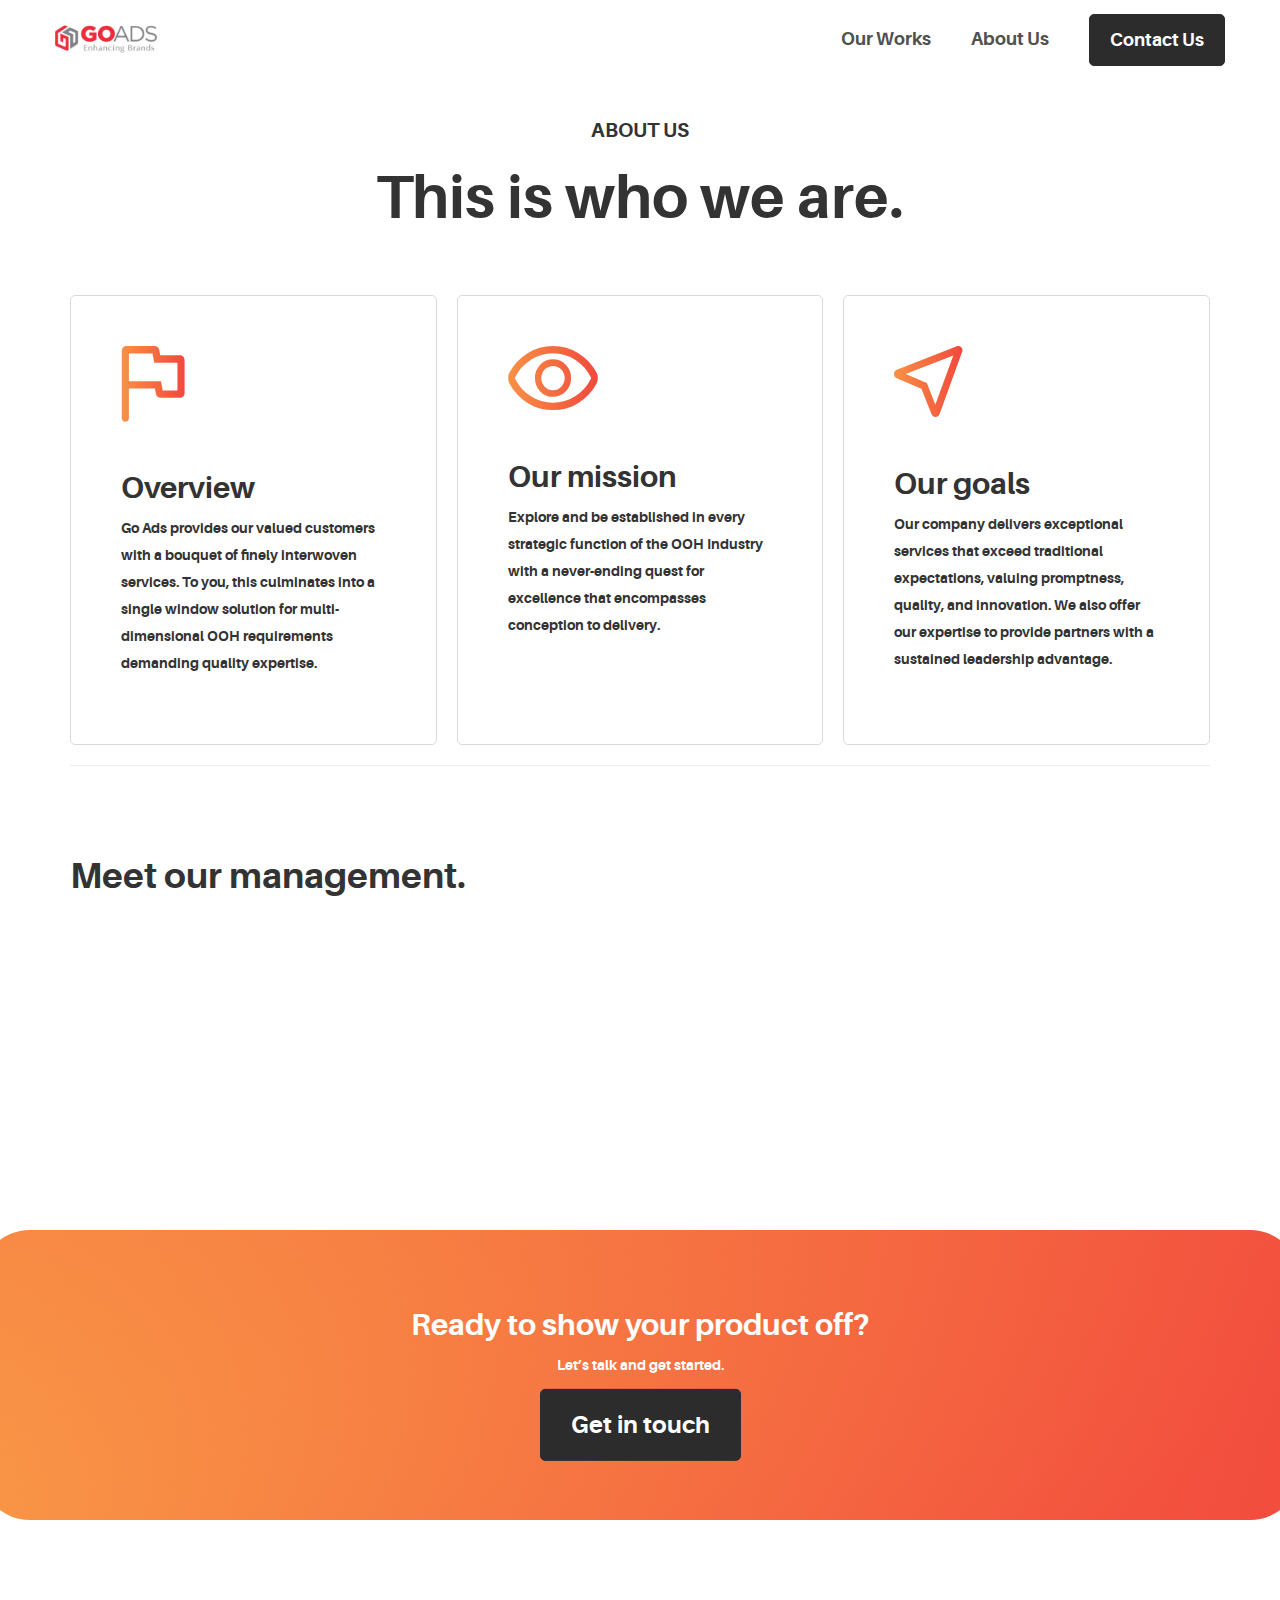
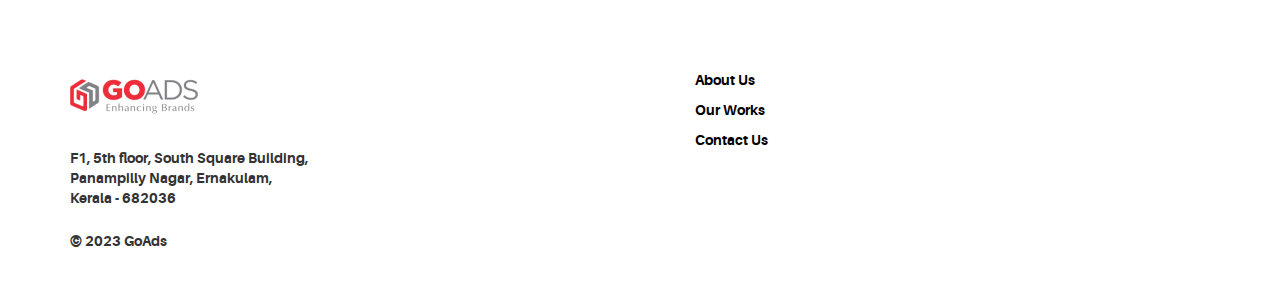
==== aboutus.html @ 4b489c3d "Add files via upload" ====
<!DOCTYPE html>
<html lang="en">
<head>
	<meta charset="utf-8">
	<!-- SITE TITLE -->
	<title>GoAds</title>
	<meta http-equiv="X-UA-Compatible" content="IE=Edge">
	<meta name="viewport" content="width=device-width, initial-scale=1">
	<meta name="keywords" content="">
	<meta name="description" content="">

	<!-- STYLESHEET CSS FILES -->
	<link rel="stylesheet" href="css/bootstrap.min.css">
	<link rel="stylesheet" href="css/animate.min.css">
	<link rel="stylesheet" href="css/font-awesome.min.css">
	<link rel="stylesheet" href="css/nivo-lightbox.css">
	<link rel="stylesheet" href="css/nivo_themes/default/default.css">
	<link rel="stylesheet" href="css/style.css">
</head>
<body data-spy="scroll" data-target=".navbar-collapse" data-offset="50">

<!-- navigation section -->
<section class="navbar navbar-fixed-top custom-navbar" role="navigation">
	<div class="container">
		<div class="navbar-header">
			<button class="navbar-toggle" data-toggle="collapse" data-target=".navbar-collapse">
				<span class="icon icon-bar"></span>
				<span class="icon icon-bar"></span>
				<span class="icon icon-bar"></span>
			</button>
			<a href="/index.html"><img src="/images/GoAds-temp.png" class="navbar-brand"></a>
		</div>
		<div class="collapse navbar-collapse">
			<ul class="nav navbar-nav navbar-right">
				<li><a href="ourworks.html" class="smoothScroll">Our Works</a></li>
				<li><a href="aboutus.html" class="smoothScroll">About Us</a></li>
				<li><a href="index.html#contact" class="contact-cta">Contact Us</a></li>
			</ul>
		</div>
	</div>
</section>

<!-- about section -->
<section id="about">
	<div class="container">
				<h2 class="subheading text-center" style="font-size: 20px; padding-bottom: 0px;">ABOUT US</h2>
				<h1 class="heading bold text-center" style="font-size: 60px;">This is who we are.</h1>
			<div class="about-grid" style="margin-top: 60px;">
					<div class="about-card wow fadeInUp" data-wow-delay="0.6s">
						<img src="/images/flag.svg" style="margin-bottom: 30px;">
							<h2>Overview</h2>
							<p>Go Ads provides our valued customers with a bouquet of finely interwoven services. To you, this culminates into a single window solution for multi-dimensional OOH requirements demanding quality expertise.</p>
					</div>
					<div class="about-card wow fadeInUp" data-wow-delay="0.9s">
						<img src="/images/visibility.svg" style="margin-bottom: 30px;">
							<h2>Our mission</h2>
							<p>Explore and be established in every strategic function of the OOH Industry with a never-ending quest for excellence that encompasses conception to delivery.</p>
					</div>
					<div class="about-card wow fadeInUp" data-wow-delay="1s">
						<img src="/images/near_me.svg" style="margin-bottom: 30px;">
							<h2>Our goals</h2>
							<p>Our company delivers exceptional services that exceed traditional expectations, valuing promptness, quality, and innovation. We also offer our expertise to provide partners with a sustained leadership advantage.</p>
					</div>
			</div>
			<hr>
			</div>
	</div>
</section>

<!-- team section -->
<section id="team">
	<div class="container">
		<div>
			<div>
				<h2 class="bold text-left" style="font-size: 36px;">Meet our management.</h2>
			</div>
			<div class="meet-team">
				<div class="team-member wow fadeIn" data-wow-delay="1.6s">
						<h3>Biju</h3>
						<p>Team member 2</p>
						<p>“This is text that describes a quote from the respective team member. It’s very wise.”</p>
				</div>
		</div>
	</div>
</section>
<!-- contact prompt section -->
<section id="contact-prompt">
	<img src="/images/gradient-rectagle.svg" alt="Background image" style=" width: 100%; height: 100%; object-fit: none;">
	<div class ="contact-prompt-text">
	  <h2>Ready to show your product off?</h2>
	  <p>Let’s talk and get started.</p>
	  <a href="/index.html#contact" class="btn black-btn btn-default">Get in touch</a>
	</div>
</section>

<!-- footer section -->
<footer>
	<div class="container">
	  <div class="row text-left">
		<div class="col-lg-6 col-md-6">
		  <div style="margin-bottom: 20px;">
			<a href="/index.html" ><img src="/images/GoAds-temp.png" alt="Company Logo"></a>
		  </div>
		  <address>
			F1, 5th floor, South Square Building,<br>
			Panampilly Nagar, Ernakulam,<br>
			Kerala - 682036
		  </address>
		  <p>©  2023 GoAds </p>
		</div>
		<div class="col-lg-6 col-md-6">
		  <nav style=>
			<ul style="list-style: none; line-height: 3rem;">
			  <li><a href="/aboutus.html">About Us</a></li>
			  <li><a href="/ourworks.html">Our Works</a></li>
			  <li><a href="/index.html#contact">Contact Us</a></li>
			</ul>
		  </nav>
		</div>
	  </div>
	</div>
  </footer>

<!-- JAVASCRIPT JS FILES -->	
<script src="js/jquery.js"></script>
<script src="js/bootstrap.min.js"></script>
<script src="js/smoothscroll.js"></script>
<script src="js/isotope.js"></script>
<script src="js/imagesloaded.min.js"></script>
<script src="js/nivo-lightbox.min.js"></script>
<script src="js/wow.min.js"></script>
<script src="js/custom.js"></script>

</body>
</html>
---- css/nivo_themes/default/default.css ----
/*
 * Nivo Lightbox Default Theme v1.0
 * http://dev7studios.com/nivo-lightbox
 *
 * Copyright 2013, Dev7studios
 * Free to use and abuse under the MIT license.
 * http://www.opensource.org/licenses/mit-license.php
 */
 
.nivo-lightbox-theme-default.nivo-lightbox-overlay { 
	background: #666;
	background: rgba(0,0,0,0.6); 
}
.nivo-lightbox-theme-default .nivo-lightbox-content.nivo-lightbox-loading { background: url(loading.gif) no-repeat 50% 50%; }

.nivo-lightbox-theme-default .nivo-lightbox-nav {
	top: 10%;
	width: 8%;
	height: 80%;
	text-indent: -9999px;
	background-repeat: no-repeat;
	background-position: 50% 50%;
	opacity: 0.5;
}
.nivo-lightbox-theme-default .nivo-lightbox-nav:hover { 
	opacity: 1; 
	background-color: rgba(0,0,0,0.5);
}
.nivo-lightbox-theme-default .nivo-lightbox-prev { 
	background-image: url(prev.png); 
	border-radius: 0 3px 3px 0;
}
.nivo-lightbox-theme-default .nivo-lightbox-next { 
	background-image: url(next.png); 
	border-radius: 3px 0 0 3px;
}

.nivo-lightbox-theme-default .nivo-lightbox-close {
	display: block;
	background: url(close.png) no-repeat;
	width: 48px;
	height: 48px;
	text-indent: -9999px;
	padding: 5px;
	opacity: 0.5;
}
.nivo-lightbox-theme-default .nivo-lightbox-close:hover { opacity: 1; }

.nivo-lightbox-theme-default .nivo-lightbox-title-wrap { bottom: -7%; }
.nivo-lightbox-theme-default .nivo-lightbox-title {
	font: 14px/20px 'Helvetica Neue', Helvetica, Arial, sans-serif;
	font-style: normal;
	font-weight: normal;
	background: #000;
	color: #fff;
	padding: 7px 15px;
	border-radius: 30px;
}

.nivo-lightbox-theme-default .nivo-lightbox-image img {
	background: #fff;
	-webkit-box-shadow: 0px 1px 1px rgba(0,0,0,0.4);
	        box-shadow: 0px 1px 1px rgba(0,0,0,0.4);
}
.nivo-lightbox-theme-default .nivo-lightbox-ajax,
.nivo-lightbox-theme-default .nivo-lightbox-inline {
	background: #fff;
	padding: 40px;
	-webkit-box-shadow: 0px 1px 1px rgba(0,0,0,0.4);
	        box-shadow: 0px 1px 1px rgba(0,0,0,0.4);
}

@media (-webkit-min-device-pixel-ratio: 1.3),
       (-o-min-device-pixel-ratio: 2.6/2),
       (min--moz-device-pixel-ratio: 1.3),
       (min-device-pixel-ratio: 1.3),
       (min-resolution: 1.3dppx) {

	.nivo-lightbox-theme-default .nivo-lightbox-content.nivo-lightbox-loading { 
		background-image: url(loading@2x.gif); 
		-webkit-background-size: 32px 32px; 
		        background-size: 32px 32px;
	}
	.nivo-lightbox-theme-default .nivo-lightbox-prev { 
		background-image: url(prev@2x.png); 
		-webkit-background-size: 48px 48px; 
		        background-size: 48px 48px;
	}
	.nivo-lightbox-theme-default .nivo-lightbox-next { 
		background-image: url(next@2x.png); 
		-webkit-background-size: 48px 48px; 
		        background-size: 48px 48px;
	}
	.nivo-lightbox-theme-default .nivo-lightbox-close { 
		background-image: url(close@2x.png); 
		-webkit-background-size: 16px 16px; 
		        background-size: 16px 16px;
	}
	
}
---- css/style.css ----
/*
Aileron Font
*/

@font-face {
  font-family: 'aileron';
  src: url('/fonts/Aileron-Bold-webfont.woff2') format('woff2'),
       url('/fonts/Aileron-Bold-webfont.woff') format('woff'),
       url('/fonts/Aileron-Bold-webfont.ttf') format('truetype');
  font-weight: normal;
  font-style: normal;

}
a {
  color: black;
  text-decoration: none;
}
p {
  line-height: 27px;
}
a:hover {
  color: black;
  text-decoration: none;
}
body
{
	background: #ffffff;
	font-family: 'aileron', sans-serif;
	font-weight: 400;
	position: relative;
}

html,body {
	width: 100%;
	overflow-x: hidden;
}

h1,h2,h3,h4 {
	font-weight: bold;
}

.heading {
	font-size: 70px;
  line-height: 121.49%;
}
.subheading {
	font-size: 20px;
	font-weight: bold;
  text-decoration: none;
}
.bold {
	font-weight: bold;
}

#about {
	padding-top: 100px;
}
#team {
	padding-top: 50px;
	padding-bottom: 50px;
}
#contact {
  padding-top: 100px;
  padding-bottom:100px;
}

#about .fa {
	font-size: 28px;
	min-width: 34px;
}

/* start navigation */
.custom-navbar {
    background: #ffffff !important;
    margin-bottom: 0;
}
.custom-navbar.top-nav-collapse {
  border-bottom: 1px solid #000 !important;
}
.custom-navbar .navbar-brand  {
	color: #303030;
	font-size: 40px;
  padding: 0px;
}
.custom-navbar .navbar-brand .navbar-toggle {
    background: #55acee;
    padding: 4px 6px;
    font-size: 16px;
    color: #fff;
}
.custom-navbar .nav li a {
    color: #505050;
    font-size: 18px;
    font-weight: bold;
    padding-right: 20px;
    padding-left: 20px;
	transition: all 0.3s ease-in-out;
}
.custom-navbar .nav li a:hover {
  animation: background-pan 3s ease infinite;
  background: linear-gradient(
    to right,
    var(--red),
    var(--red),
    var(--orange),
    var(--white),
    var(--orange),
    var(--red),
    var(--red)
  );
  background-size: 200%;
  -webkit-background-clip: text;
  -webkit-text-fill-color: transparent;
  white-space: nowrap;
}
.custom-navbar .nav > li > a:focus {
  	background-color: transparent;
  	outline: none;
}
/* .custom-navbar .nav li.active > a {
    background-color: #EF2C3A;
} */
.custom-navbar .navbar-toggle {
    border: none;
    padding-top: 10px;
}
.custom-navbar .navbar-toggle .icon-bar {
    background: #EF2C3A;
    border-color: transparent;
}
.contact-cta {
  margin-left: 20px;
  color: #ffffff !important;
  background: #2C2C2C !important;
  border: 1px solid #2C2C2C;
  border-radius: 5px;
  font-weight: 700;
  padding: 18px 30px;
  transition: all 0.4s ease-in-out;
}
.contact-cta:hover {
  background: #2C2C2C !important;
  color: #ffffff !important;
  -webkit-text-fill-color: unset !important;
  border: 1px solid #2C2C2C;
}
@media(max-width:768px){
  .contact-cta {
    margin-right: 20px;
  }
  .contact-rectangle{
    transform: scaleY(1.3);
    bottom: 40px !important;
  }
}
@media(min-width:768px){
.custom-navbar {
    background: #ffffff;
    padding: 14px;
    border-bottom: 0;
    background: 0 0;
  }
.custom-navbar.top-nav-collapse {
      padding: 14px;
  }
}

/* home section */
#home {
  background: url('') no-repeat;
  -webkit-background-size: cover;
  background-size: cover;
  background-position: center;
  display: -webkit-box;
  display: -webkit-flex;
  display: -ms-flexbox;
  display: flex;
  -webkit-box-align: center;
  -webkit-align-items: center;
      -ms-flex-align: center;
          align-items: center;
  margin-top: 8rem;
  text-align: center;
}
@media (max-width: 767px){
  #home .container{
    width: 100%;
  }
}
#home hr {
  border: 2px solid #404040;
  width: 100px;
}
#home h3 {
}
.btn {
  width: 198px;
  height: 60px;
  font-size: 24px;
  display: inline-table;
  border-radius: 5px;
  font-weight: 700;
  padding: 18px 30px;
  margin-top: 40px;
  transition: all 0.4s ease-in-out;
}
.btn.black-btn{
  color: #ffffff;
  background: #2C2C2C;
  border: 1px solid #2C2C2C;
  margin-left: 24px;
  position: relative;
  z-index: 3;
}
@media (max-width: 767px){
  .btn.black-btn{
    margin-left: 0px;
  }
}
.btn.white-btn{
  background: #ffffff;
  border: 1px solid #2C2C2C;
  position: relative;
  z-index: 3;
}
.btn:hover {
  color: #EF2C3A;
  background: #FFFFFF;
  border: 1px solid #EF2C3A;
}

:root {  
  --red: #EF2C3A;
  --black: #2C2C2C;
  --orange: #FAA347;
  --white: #ffffff;
}
@keyframes background-pan {
  from {
    background-position: 0% center;
  }
  to {
    background-position: -200% center;
  }
}


.magic-text {
  animation: background-pan 3s ease infinite;
  background: linear-gradient(
    to right,
    var(--red),
    var(--red),
    var(--orange),
    var(--white),
    var(--orange),
    var(--red),
    var(--red)
  );
  background-size: 200%;
  -webkit-background-clip: text;
  -webkit-text-fill-color: transparent;
  white-space: nowrap;
}

.success-stats {
box-sizing: content-box;
margin-top: 46px;
position: inherit;
z-index: 3;
display: flex;
flex-direction: row;
align-items: flex-start;
justify-content: space-evenly;
padding: 10px 20px;

width: 713px;
margin-inline: auto;
background: #FFFFFF;
border: 1px solid #6C6C6C;
border-radius: 93px;
}
@media (max-width: 767px){
  .success-stats {
    padding: 10px 0px;
    width: unset;
  }
  .stat-no,.stat-text{
    font-size: 14px !important;
  }
}
@media (max-width: 990px){
  .success-stats {
    width: unset;
  }
}
.stat-no{
  font-weight: 700;
  font-size: 24px;
  margin-bottom: 0px;
}
.stat-text{
  font-size: 16px;
  margin-bottom: auto;
}
.left-ad{
  position: absolute;
  z-index: 2;
  left: -48px;
  top: 330px;
}
.right-ad{
  position: absolute;
  z-index: 2;
  right: -91px;
  top: 370px;
}
@media (max-width: 1199px){
  .left-ad{
    top: 400px;
  }
  .right-ad{
    top: 452px;
  }
}
.client-showcase{
  box-sizing: content-box;
  position: inherit;
  z-index: 3;
  display: flex;
  flex-direction: row;
  align-items: flex-start;
  justify-content: space-evenly;
  padding: 21px 56px;
  background: #FFFFFF;
  /* box-shadow: 0px 6px 19px rgba(195, 178, 181, 0.27); */
  border-radius: 93px;
  border: 1px solid #6C6C6C;
}
.client{
  
}
@media screen and (max-width: 767px) {
  .client-showcase{
    display: inherit;
  }
  .client img{
    width: 70%;
  }
}
.offer-grid {
  display: grid;
  grid-template-columns: repeat(auto-fit, minmax(300px, 1fr));
  gap: 20px;
  z-index: 3;
  position: inherit;
}
@media screen and (max-width: 1199px) {
  .offer-grid {
    display: grid;
    grid-template: none;
    gap: 10px;
    height: 550px;
  }
}
.offer-card {
  display: flex;
  align-items: center;
  border: 1px solid #000000;
  border-radius: 10px;
  padding: 20px 25px;
  background: white;
}
.offer-card:hover {
  border: 1px solid #EF2C3A;
}
.offer-icon {
  padding-right: 20px;
}
.offer-card .text-left h2{
  margin-top: 0px;
  margin-bottom: 6px;
}
.ad-spaces{
  margin-top: 40px;
  text-align: left;
  display: flex;
  align-items: baseline;
  justify-content: space-between;
}
@media screen and (max-width: 767px) {
  .ad-spaces{
    display: grid;
  }
}

.testimonials{
  margin-top: 40px;
}
/* about section */
#about .col-md-4 .fa {
  background: #EF2C3A;
  border-radius: 50%;
  color: #ffffff;
  font-size: 32px;
  width: 80px;
  height: 80px;
  line-height: 80px;
  text-align: center;
  margin-bottom: 10px;
}
#about .col-md-6 {
  padding-top: 60px;
}
#about .col-md-6 h3 {
  padding-top: 40px;
  padding-bottom: 10px;
}
#about .col-md-6 p {
  padding-bottom: 30px;
}
#about span {
  display: block;
  padding-bottom: 6px;
}
#about .progress {
  border-radius: 0;
  box-shadow: none;
  height: 6px;
}
#about .progress .progress-bar-primary {
  background: #EF2C3A;
}
.about-grid{
  display: grid;
  grid-template-columns: repeat(auto-fit, minmax(300px, 1fr));
  gap: 20px;
  z-index: 3;
  position: inherit;
}
.about-card{
  border: 1px solid #D9D9D9;
  border-radius: 5px;
  padding: 50px;
  height: 450px;
}
.gradient-rectangle{
  position: absolute;
  left: -50px;
}
#contact-prompt{
  position: relative; 
  height: 500px;
}
#contact-prompt .btn.black-btn{
  margin-top: 0px;
  margin-left: 0px;
}
@media screen and (max-width: 990px) {
  #contact-prompt{
    height: 300px;
  }
  #contact-prompt img{
    object-fit: cover;
  }
}
.contact-prompt-text{
  position: absolute; 
  top: 50%; 
  left: 50%; 
  transform: translate(-50%, -50%); 
  text-align: center; 
  color: white;
}
.meet-team {
  margin-top: 30px;
  display: grid;
  grid-template-columns: repeat(auto-fit, minmax(300px, 1fr));
  gap: 20px;
}
.team-member{
  background: #FFFFFF;
  border: 1px solid #D9D9D9;
  border-radius: 5px;
  padding: 20px 30px;
  text-align: left;
}
/* portfolio section */
#portfolio {
  padding-top: 100px;
  background: #f9f9f9;
  text-align: center;
  }
#portfolio .container {
  width: 100%;
  padding: 0;
  margin: 0;
}
#portfolio .col-md-4 {
  padding: 0;
  margin: 0;
}
#portfolio img {
  width: 100%;
  transition: all 0.4s ease-in-out;
}
#portfolio img:hover {
  opacity: 0.6;
}


.gallery {
  display: flex;
  padding: 2px;
  transition: 0.3s;
}
.gallery:hover .gallery__image {
  filter: grayscale(1);
}
.gallery__column {
  display: flex;
  flex-direction: column;
  width: 25%;
}
.gallery__link {
  margin: 2px;
  overflow: hidden;
  border-radius: 10px;
}
.gallery__link:hover .gallery__image {
  filter: grayscale(0);
  filter: brightness(0.8);
}
.gallery__link:hover .gallery__caption {
  opacity: 1;
}
.gallery__thumb {
  position: relative;
}
.gallery__image {
  display: block;
  width: 100%;
  transition: 0.3s;
}
.gallery__image:hover {
  transform: scale(1.1);
}
.gallery__caption {
  position: absolute;
  bottom: 0;
  left: 0;
  padding: 25px 20px 15px;
  width: 100%;
  font-family: 'aileron', sans-serif;
  font-size: 14px;
  text-align: left;
  color: white;
  opacity: 0;
  background: linear-gradient(0deg, rgba(0, 0, 0, 0.5) 0%, rgba(255, 255, 255, 0) 100%);
  transition: 0.3s;
}
.gallery__title {
  position: absolute;
  bottom: 0;
  left: 0;
  padding: 25px 20px 15px;
  width: 100%;
  text-align: left;
  font-family: 'aileron', sans-serif;
  font-size: 24px;
  color: white;
  transition: 0.3s;
}
.gallery__link:hover .gallery__title {
  transform: translateY(-200px);
}
@media screen and (max-width: 767px) {
  .gallery{
    display: grid;
  }
  .gallery__column{
    width: auto;
  }
}
/* FILTER CSS */
.filter-wrapper {
  width: 60%;
  margin: 40px 0 40px 0;
  overflow: hidden;
  text-align: center;
  background: #D9D9D9;
  padding: 20px 60px;
  border-radius: 99px;
  margin-inline: auto;
}
.filter-wrapper li {
    display: inline-block;
    margin: 4px;
}
.filter-wrapper li a {
    color: #000000;
    font-size: 24px;
    font-weight: bold;
    letter-spacing: 2px;
    padding: 8px 17px;
    display: block;
    text-decoration: none;
    transition: all 0.4s ease-in-out;
}
.filter-wrapper li .selected,
.filter-wrapper li a:focus,
.filter-wrapper li a:hover {
    color: #ffffff;
    outline: none;
  }

/* ISOTOPE BOX CSS */
.iso-box-section {
    width: 100%;
}
.iso-box-wrapper {
    width: 100%;
    padding: 0;
    clear: both;
    position: relative;
}
.iso-box {
    position: relative;
    min-height: 50px;
    float: left;
    overflow: hidden;
    margin-bottom: 20px;
}
.iso-box > a {
    display: block;
    width: 100%;
    height: 100%;
    overflow: hidden;
}
.iso-box > a {
    display: block;
    width: 100%;
    height: 100%;
    overflow: hidden;
}
.fluid-img {
  width: 100%;
  display: block;
}

/* team section */
#team {
  text-align: center;
}
#team h3 {
  color: #202020;
  line-height: 4px;
}
/* contact section */
#contact .container {

}
#contact h1,
#contact h2,
#contact p {
    color: #ffffff;
}
#contact .fa {
  font-size: 40px;
}
#contact form {

}
#contact .form-control.line{
  border-radius: 5px;
  height: 50px;
  box-shadow: none;
  margin-top: 10px;
  margin-bottom: 10px;
  transition: all 0.4s ease-in-out;
}
#contact .form-control {
  border-radius: 5px;
  height: auto;
  box-shadow: none;
  margin-top: 10px;
  margin-bottom: 10px;
  transition: all 0.4s ease-in-out;
}
#contact .form-control:focus {
  border: 2px solid #808080;
}
#contact .btn.black-btn {
  height: 50px;
  margin-top: 20px;
  padding: 0px;
}
/* #contact input[type="submit"] {
  border: 2px solid #808080;
  margin-top: 18px;
  height: 54px;
}
#contact input[type="submit"]:hover {
  background: #808080;
  color: #ffffff;
} */
#contact textarea {
  height: 170px;
}
.contact-info-box h3 { font-size: 16px; }

.contact-rectangle {
  position: absolute;
  left: -75px;
  bottom: -50px;
}

/* footer section */
footer {
  -webkit-background-size: cover;
  background-size: cover;
  background-position: center;
  text-align: center;
  padding-top: 40px;
  padding-bottom: 40px;
}
.social-icon {
  padding: 0;
  text-align: center;
  vertical-align: middle;
}
.social-icon li {
  list-style: none;
  display: inline-block;
  padding: 0;
}
.social-icon li a {
  border-radius: 50%;
  color: #303030;
  font-size: 32px;
  width: 80px;
  height: 80px;
  line-height: 80px;
  text-align: center;
  text-decoration: none;
  transition: all 0.4s ease-in-out;
  margin-top: 20px;
  margin-right: 10px;
}
.social-icon li a:hover {
  background: #EF2C3A;
}

/* copyright section */
#copyright {
  background: #404040;
  color: #ffffff;
  padding-top: 20px;
  padding-bottom: 20px;
}
#copyright p {
  padding-top: 20px;
}
#copyright a {
	color: #fff;
}
#copyright a:hover {
	color: #EF2C3A;
	text-decoration: none;
	transition: all 0.4s ease-in-out;
}
#copyright .fa {
  background: #383838;
  color: #ffffff;
  font-size: 18px;
  width: 60px;
  height: 60px;
  line-height: 60px;
  text-align: center;
  text-decoration: none;
  outline: none;
  transition: all 0.4s ease-in-out;
}
#copyright .fa:hover {
  background: #EF2C3A;
  color: #000;
}

@media screen and (min-width: 992px) {
  @-moz-document url-prefix() {
    #portfolio .col-lg-4,
    #portfolio .col-md-4 {
      width: 33.333%;
    }
  }    
}

@media ( max-width: 980px ) {
  .custom-navbar .navbar-brand {
    margin-left: 25px;
    font-size: 24px;
  }
  #about img {
  }
  #contact form {
    padding-top: 30px;
  }
}

@media screen and (max-width: 767px) {
  .contact-info-box { margin-bottom: 20px; }
  .contact-info-box:last-child { margin-bottom: 0; }
}

@media (max-width: 450px) {
  .heading {
    font-size: 40px;
  }
  #about .col-md-4 .fa {
    margin-top: 32px;
  }
  #contact h3 {
    font-size: 16px;
    padding-bottom: 40px;
  }
}
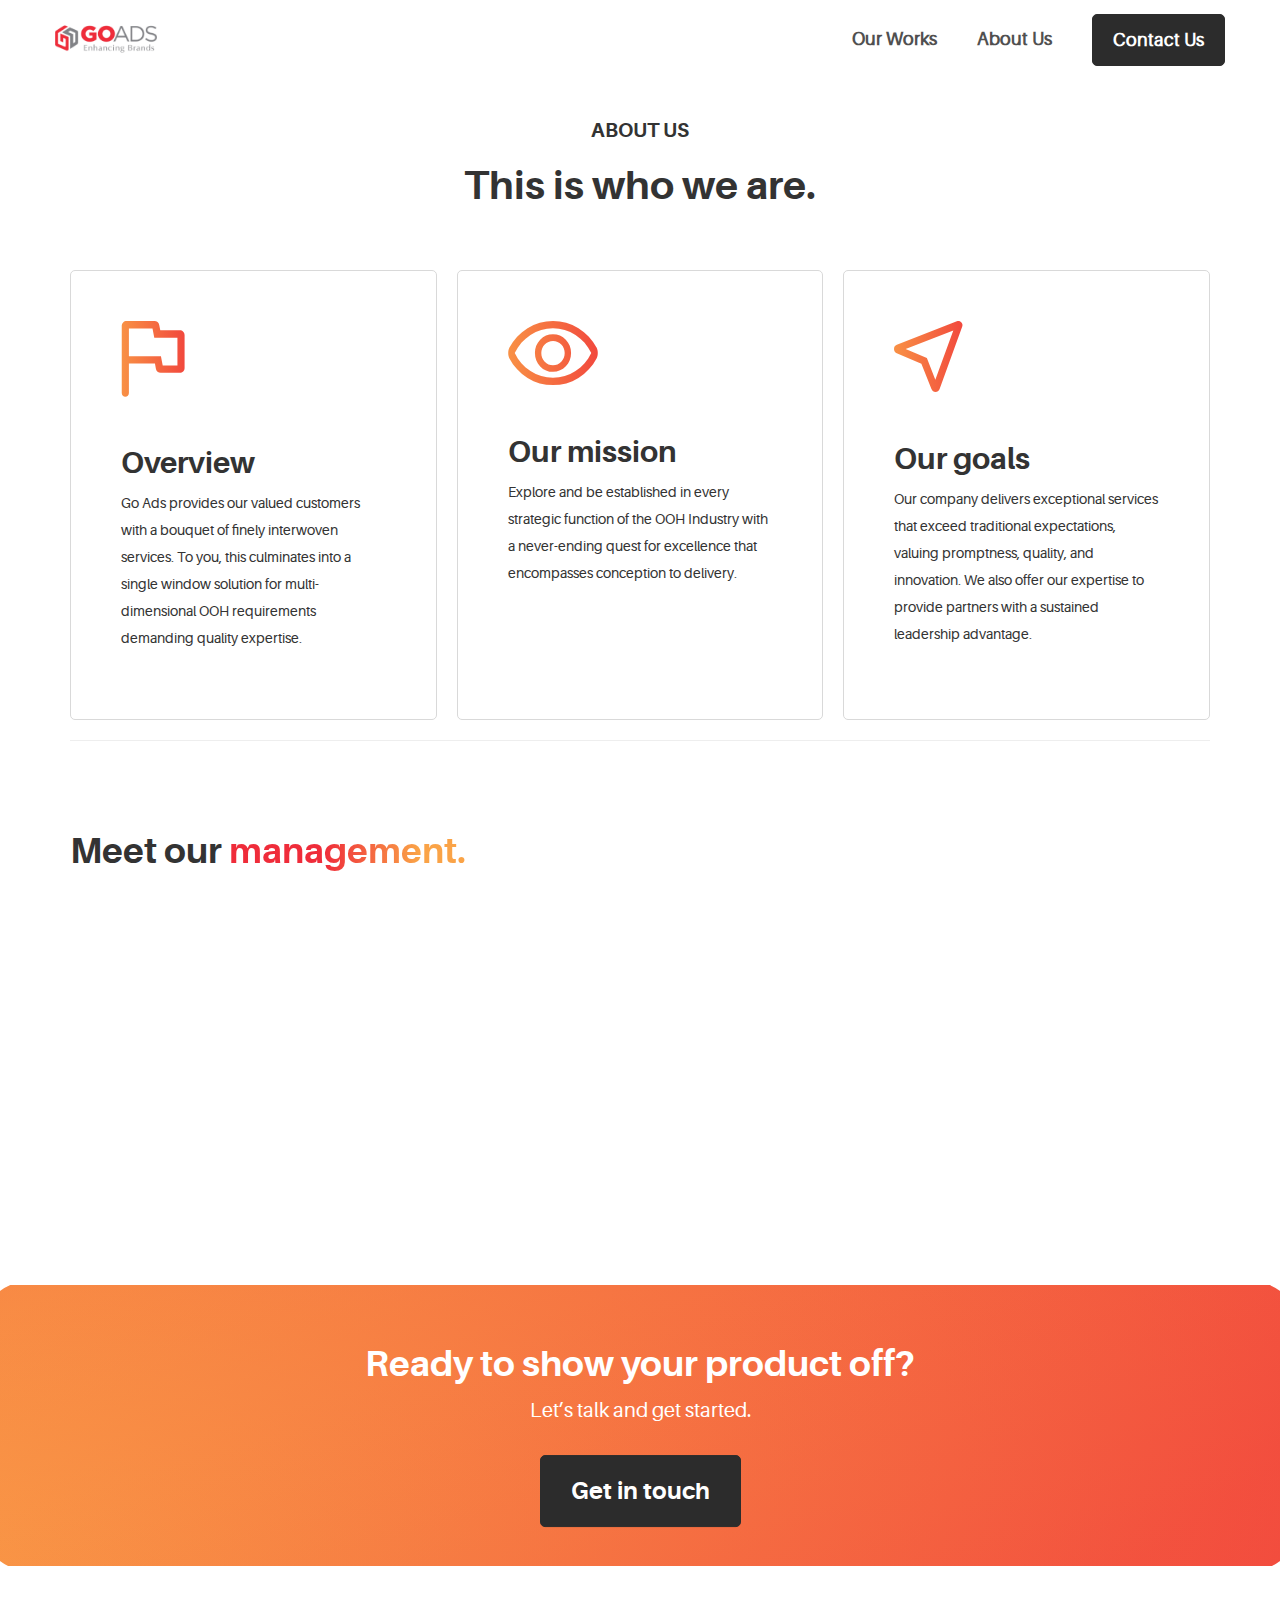
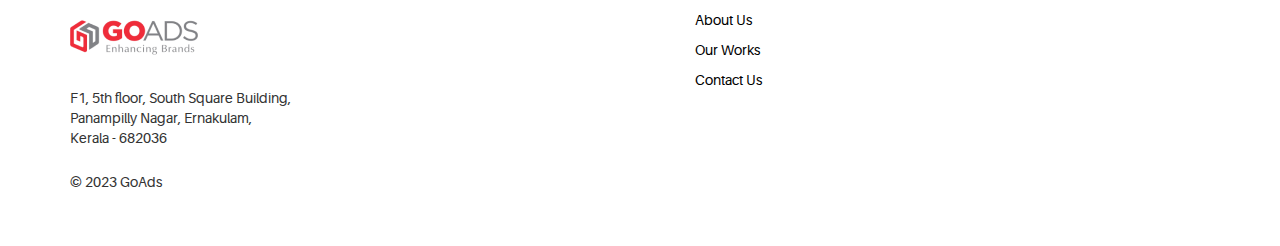
==== commit cc369a80: "Add files via upload" ====
--- a/aboutus.html
+++ b/aboutus.html
@@ -44,7 +44,7 @@
 <section id="about">
 	<div class="container">
 				<h2 class="subheading text-center" style="font-size: 20px; padding-bottom: 0px;">ABOUT US</h2>
-				<h1 class="heading bold text-center" style="font-size: 60px;">This is who we are.</h1>
+				<h1 class="heading bold text-center" style="font-size: 40px;">This is who we are.</h1>
 			<div class="about-grid" style="margin-top: 60px;">
 					<div class="about-card wow fadeInUp" data-wow-delay="0.6s">
 						<img src="/images/flag.svg" style="margin-bottom: 30px;">
@@ -72,13 +72,15 @@
 	<div class="container">
 		<div>
 			<div>
-				<h2 class="bold text-left" style="font-size: 36px;">Meet our management.</h2>
+				<h2 class="bold text-left" style="font-size: 36px;">Meet our <span class="magic-text">management.</span></h2>
 			</div>
 			<div class="meet-team">
 				<div class="team-member wow fadeIn" data-wow-delay="1.6s">
-						<h3>Biju</h3>
-						<p>Team member 2</p>
-						<p>“This is text that describes a quote from the respective team member. It’s very wise.”</p>
+					<img src="/images/biju-babu.png" style="align-self: center;" alt="">
+					<div>
+						<h3 style="margin-bottom: 30px;">Biju Babu</h3>
+						<p style="line-height: 21px;">Biju Babu has over 20 years of OOH Industry experience, having started his career with TDI Int. when it was controlling all the major airports across the country. Since then, there has been no looking back as he later joined Madison World and thereafter with Kinetic worldwide, a WPP company, before winding up his professional career. In year 2020, he began his entrepreneurial journey as the founder/partner of Adverb Media Solutions, making it one of the most preferred agencies, not only for clients, but also for vendors. With a career span of 2 decades, Biju is a blend of creativity, knowledge and execution wrapped into a rare bundle of experience in OOH Industry. Go Ads is the brainchild of Biju to make it India’s leading OOH agency. Biju differentiates himself from other agency folks by his extreme focus on campaign execution discipline, cost effectiveness, and the urge to innovate and deliver value-surplus to the clients.</p>
+					</div>
 				</div>
 		</div>
 	</div>
@@ -87,9 +89,9 @@
 <section id="contact-prompt">
 	<img src="/images/gradient-rectagle.svg" alt="Background image" style=" width: 100%; height: 100%; object-fit: none;">
 	<div class ="contact-prompt-text">
-	  <h2>Ready to show your product off?</h2>
-	  <p>Let’s talk and get started.</p>
-	  <a href="/index.html#contact" class="btn black-btn btn-default">Get in touch</a>
+	  <h2 style="font-size: 36px;">Ready to show your product off?</h2>
+	  <p style="font-size: 20px; margin-top: 15px">Let’s talk and get started.</p>
+	  <a href="/index.html#contact" class="btn black-btn btn-default" style="margin-top: 20px;">Get in touch</a>
 	</div>
 </section>
 
--- a/css/style.css
+++ b/css/style.css
@@ -9,7 +9,14 @@
        url('/fonts/Aileron-Bold-webfont.ttf') format('truetype');
   font-weight: normal;
   font-style: normal;
-
+}
+@font-face {
+  font-family: 'aileron-regular';
+  src: url('/fonts/aileron-regular-webfont.woff2') format('woff2'),
+       url('/fonts/aileron-regular-webfont.woff') format('woff'),
+       url('/fonts/Aileron-Regular-webfont.ttf') format('truetype');
+  font-weight: 400;
+  font-style: normal;
 }
 a {
   color: black;
@@ -25,7 +32,7 @@
 body
 {
 	background: #ffffff;
-	font-family: 'aileron', sans-serif;
+	font-family: 'aileron-regular', sans-serif;
 	font-weight: 400;
 	position: relative;
 }
@@ -35,10 +42,15 @@
 	overflow-x: hidden;
 }
 
-h1,h2,h3,h4 {
+h1,h2,h3 {
 	font-weight: bold;
-}
-
+  font-family: 'aileron';
+}
+@media (max-width: 450px) {
+  .h4{
+    font-size: 16px;
+  }
+}
 .heading {
 	font-size: 70px;
   line-height: 121.49%;
@@ -103,7 +115,6 @@
     var(--red),
     var(--red),
     var(--orange),
-    var(--white),
     var(--orange),
     var(--red),
     var(--red)
@@ -146,7 +157,11 @@
 }
 @media(max-width:768px){
   .contact-cta {
+    margin-left: 0px;
     margin-right: 20px;
+    color: #EF2C3A !important;
+    background: none !important;
+    border: none;
   }
   .contact-rectangle{
     transform: scaleY(1.3);
@@ -186,6 +201,9 @@
   #home .container{
     width: 100%;
   }
+  #home{
+    margin-top: 5rem;
+  }
 }
 #home hr {
   border: 2px solid #404040;
@@ -194,6 +212,7 @@
 #home h3 {
 }
 .btn {
+  font-family: 'aileron';
   width: 198px;
   height: 60px;
   font-size: 24px;
@@ -212,9 +231,21 @@
   position: relative;
   z-index: 3;
 }
-@media (max-width: 767px){
+
+@media (max-width: 500px){
+  .btn{
+    font-size: 16px;
+    height: 30px;
+    padding: 13px 17px;
+    margin-top: 32px;
+  }
   .btn.black-btn{
     margin-left: 0px;
+  }
+  .buttons{
+
+    display: flex;
+    gap: 10px;
   }
 }
 .btn.white-btn{
@@ -252,7 +283,6 @@
     var(--red),
     var(--red),
     var(--orange),
-    var(--white),
     var(--orange),
     var(--red),
     var(--red)
@@ -272,7 +302,7 @@
 flex-direction: row;
 align-items: flex-start;
 justify-content: space-evenly;
-padding: 10px 20px;
+padding: 10px 24px;
 
 width: 713px;
 margin-inline: auto;
@@ -282,10 +312,10 @@
 }
 @media (max-width: 767px){
   .success-stats {
-    padding: 10px 0px;
     width: unset;
-  }
-  .stat-no,.stat-text{
+    margin-top: 156px;
+  }
+  .stat-text{
     font-size: 14px !important;
   }
 }
@@ -298,6 +328,7 @@
   font-weight: 700;
   font-size: 24px;
   margin-bottom: 0px;
+  margin-top: 4px;
 }
 .stat-text{
   font-size: 16px;
@@ -307,7 +338,7 @@
   position: absolute;
   z-index: 2;
   left: -48px;
-  top: 330px;
+  top: 312px;
 }
 .right-ad{
   position: absolute;
@@ -322,6 +353,21 @@
   .right-ad{
     top: 452px;
   }
+}
+@media (max-width: 450px) {
+  .left-ad{
+    height: 150px;
+    top: 350px;
+    left: 4px;
+  }
+  .right-ad{
+    height: 120px;
+    top: 371px;
+    right: 3px;
+  }
+}
+@media (max-width: 767px){
+
 }
 .client-showcase{
   box-sizing: content-box;
@@ -333,19 +379,40 @@
   justify-content: space-evenly;
   padding: 21px 56px;
   background: #FFFFFF;
-  /* box-shadow: 0px 6px 19px rgba(195, 178, 181, 0.27); */
   border-radius: 93px;
   border: 1px solid #6C6C6C;
+  margin-top: 70px;
 }
 .client{
   
 }
+.client-scroll {
+  width: 100%;
+  overflow-x: scroll;
+}
+
+.client-container {
+  display: flex;
+  flex-wrap: nowrap;
+  width: 100%;
+}
+
+.client-container img {
+  flex: 0 0 auto;
+  margin-right: 20px;
+}
 @media screen and (max-width: 767px) {
   .client-showcase{
-    display: inherit;
+    overflow-x: scroll;
+    padding: unset;
+    padding-left: 30px;
+    background: transparent;
+    border-radius: 93px;
+    border: none;
+    margin-top: 50px;
   }
   .client img{
-    width: 70%;
+    width: unset;
   }
 }
 .offer-grid {
@@ -449,8 +516,7 @@
   left: -50px;
 }
 #contact-prompt{
-  position: relative; 
-  height: 500px;
+  position: relative;
 }
 #contact-prompt .btn.black-btn{
   margin-top: 0px;
@@ -462,6 +528,18 @@
   }
   #contact-prompt img{
     object-fit: cover;
+  }
+}
+@media(max-width:768px){
+  #contact-prompt h2{
+    font-size: 30px !important;
+  }
+  #contact-prompt p{
+    font-size: 16px !important;
+    margin-top: 0px;
+  }
+  #contact-prompt .btn.black-btn{
+    margin-top: 0px !important;
   }
 }
 .contact-prompt-text{
@@ -479,16 +557,31 @@
   gap: 20px;
 }
 .team-member{
+  display: grid;
+  grid-template-columns: 1fr 4fr;
+  gap: 50px;
   background: #FFFFFF;
   border: 1px solid #D9D9D9;
   border-radius: 5px;
-  padding: 20px 30px;
+  padding: 50px 50px;
   text-align: left;
 }
+@media(max-width:768px){
+  .team-member{
+    display: grid;
+    grid-template-columns: unset;
+  }
+  .team-member img{
+    margin-inline: auto;
+  }
+}
+
+/* .team-member img{
+  margin-right: 40px;
+} */
 /* portfolio section */
 #portfolio {
   padding-top: 100px;
-  background: #f9f9f9;
   text-align: center;
   }
 #portfolio .container {
@@ -551,7 +644,7 @@
   left: 0;
   padding: 25px 20px 15px;
   width: 100%;
-  font-family: 'aileron', sans-serif;
+  font-family: 'aileron-regular', sans-serif;
   font-size: 14px;
   text-align: left;
   color: white;
@@ -664,6 +757,7 @@
 #contact h2,
 #contact p {
     color: #ffffff;
+    margin-bottom: 0px;
 }
 #contact .fa {
   font-size: 40px;
@@ -675,7 +769,6 @@
   border-radius: 5px;
   height: 50px;
   box-shadow: none;
-  margin-top: 10px;
   margin-bottom: 10px;
   transition: all 0.4s ease-in-out;
 }
@@ -683,7 +776,6 @@
   border-radius: 5px;
   height: auto;
   box-shadow: none;
-  margin-top: 10px;
   margin-bottom: 10px;
   transition: all 0.4s ease-in-out;
 }
@@ -694,16 +786,8 @@
   height: 50px;
   margin-top: 20px;
   padding: 0px;
-}
-/* #contact input[type="submit"] {
-  border: 2px solid #808080;
-  margin-top: 18px;
-  height: 54px;
-}
-#contact input[type="submit"]:hover {
-  background: #808080;
-  color: #ffffff;
-} */
+  margin-left: 0px;
+}
 #contact textarea {
   height: 170px;
 }
@@ -814,7 +898,7 @@
 
 @media (max-width: 450px) {
   .heading {
-    font-size: 40px;
+    font-size: 35px;
   }
   #about .col-md-4 .fa {
     margin-top: 32px;
